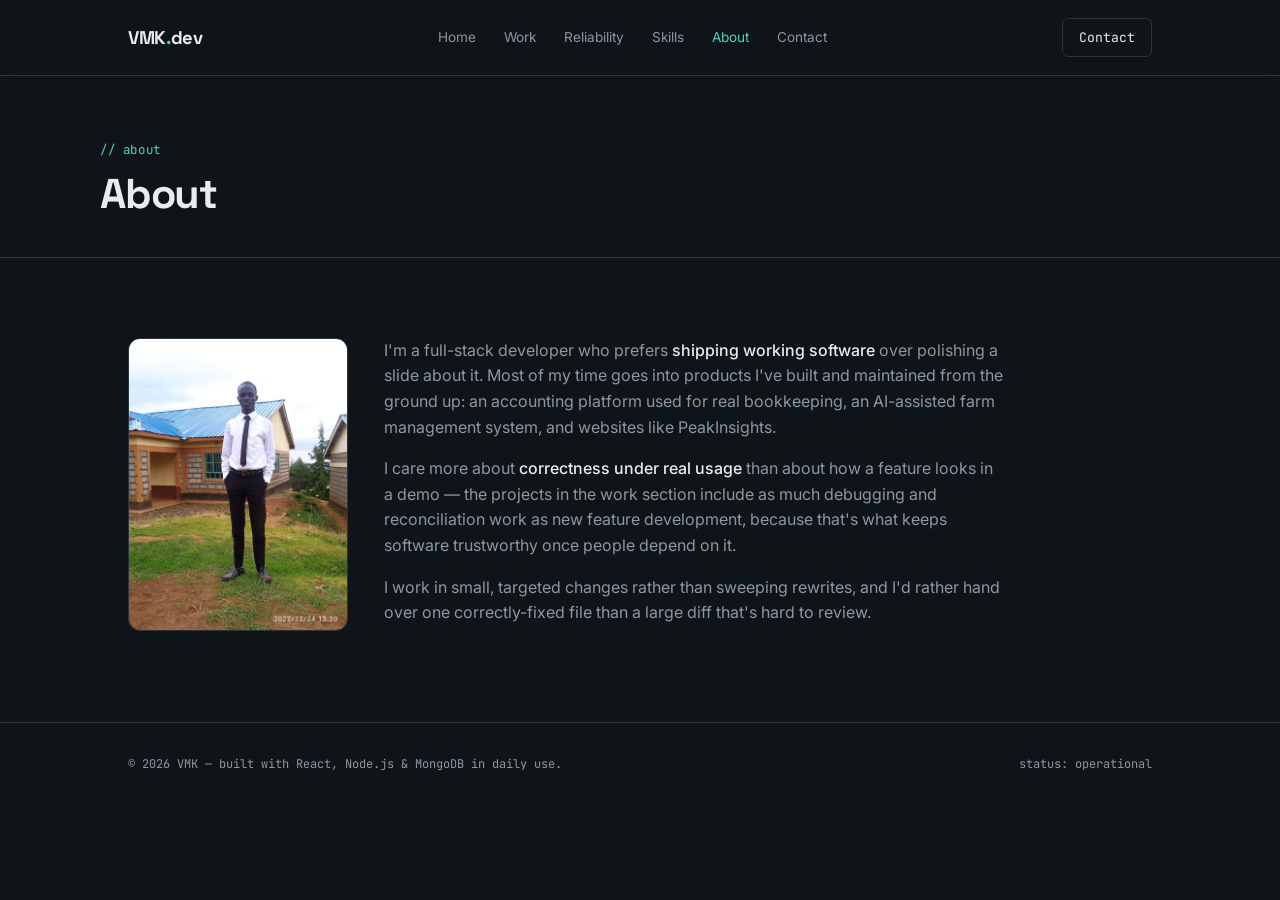
==== about.html @ 40878abc "Initial portfolio" ====
<!DOCTYPE html>
<html lang="en">
<head>
<meta charset="UTF-8" />
<meta name="viewport" content="width=device-width, initial-scale=1.0" />
<title>About — VMK</title>
<link rel="preconnect" href="https://fonts.googleapis.com">
<link href="https://fonts.googleapis.com/css2?family=Space+Grotesk:wght@400;500;600;700&family=Inter:wght@400;500;600&family=JetBrains+Mono:wght@400;500&display=swap" rel="stylesheet">
<link rel="stylesheet" href="assets/css/style.css">
</head>
<body>
<header>
  <nav>
    <div class="logo">VMK<span>.</span>dev</div>
    <div class="navlinks">
      <a href="index.html" class="">Home</a>
      <a href="work.html" class="">Work</a>
      <a href="reliability.html" class="">Reliability</a>
      <a href="skills.html" class="">Skills</a>
      <a href="about.html" class="active">About</a>
      <a href="contact.html" class="">Contact</a>
    </div>
    <a href="contact.html" class="btn btn-ghost" style="padding:8px 16px;">Contact</a>
  </nav>
</header>

<main>
  <div class="wrap page-header">
    <div class="eyebrow">// about</div>
    <h1>About</h1>
    <p class="hero-sub"></p>
  </div>


  <section id="about">
    <div class="wrap">
      <div class="about-grid">
        <div class="about-photo reveal">
          <img src="assets/img/profile.jpg" alt="Portrait of VMK">
        </div>
        <div class="about-text reveal">
          <p>I'm a full-stack developer who prefers <strong>shipping working software</strong> over polishing a slide about it. Most of my time goes into products I've built and maintained from the ground up: an accounting platform used for real bookkeeping, an AI-assisted farm management system, and websites like PeakInsights.</p>
          <p>I care more about <strong>correctness under real usage</strong> than about how a feature looks in a demo &mdash; the projects in the work section include as much debugging and reconciliation work as new feature development, because that's what keeps software trustworthy once people depend on it.</p>
          <p>I work in small, targeted changes rather than sweeping rewrites, and I'd rather hand over one correctly-fixed file than a large diff that's hard to review.</p>
        </div>
      </div>
    </div>
  </section>

</main>

<footer>
  <div class="wrap" style="display:flex;justify-content:space-between;width:100%;flex-wrap:wrap;gap:8px;">
    <span>&copy; 2026 VMK &mdash; built with React, Node.js &amp; MongoDB in daily use.</span>
    <span>status: operational</span>
  </div>
</footer>

<script>
  const revealEls = document.querySelectorAll('.reveal');
  const io = new IntersectionObserver((entries)=>{
    entries.forEach(e=>{ if(e.isIntersecting){ e.target.classList.add('in'); io.unobserve(e.target); } });
  },{threshold:0.15});
  revealEls.forEach(el=>io.observe(el));
</script>

</body>
</html>
---- assets/css/style.css ----
:root{
  --bg:#0F1418;
  --surface:#161D23;
  --surface-2:#1D262D;
  --line:#2A343C;
  --text:#E8ECEF;
  --muted:#8B98A3;
  --teal:#4FD1C5;
  --amber:#F2A65A;
  --red:#E5707A;
}
*{box-sizing:border-box;margin:0;padding:0;}
html{scroll-behavior:smooth;}
body{
  background:var(--bg);
  color:var(--text);
  font-family:'Inter',sans-serif;
  line-height:1.6;
  -webkit-font-smoothing:antialiased;
}
a{color:inherit;text-decoration:none;}
.mono{font-family:'JetBrains Mono',monospace;}
.wrap{max-width:1080px;margin:0 auto;padding:0 28px;}

::selection{background:var(--teal);color:#08201D;}
:focus-visible{outline:2px solid var(--teal);outline-offset:3px;}

/* NAV */
header{
  position:sticky;top:0;z-index:50;
  background:rgba(15,20,24,0.85);
  backdrop-filter:blur(10px);
  border-bottom:1px solid var(--line);
}
nav{display:flex;align-items:center;justify-content:space-between;padding:18px 28px;max-width:1080px;margin:0 auto;}
.logo{font-family:'Space Grotesk',sans-serif;font-weight:700;font-size:1.15rem;letter-spacing:-0.02em;}
.logo span{color:var(--teal);}
.navlinks{display:flex;gap:28px;font-size:0.85rem;color:var(--muted);}
.navlinks a:hover{color:var(--text);}
.navlinks a.active{color:var(--teal);}
@media(max-width:640px){.navlinks{display:none;}}

/* HERO */
.hero{padding:88px 0 60px;}
.hero-flex{display:flex;gap:44px;align-items:flex-start;justify-content:space-between;flex-wrap:wrap-reverse;}
.hero-content{flex:1;min-width:280px;}
.hero-photo{
  width:170px;height:170px;border-radius:50%;
  object-fit:cover;object-position:top center;
  border:3px solid var(--teal);
  box-shadow:0 0 0 6px var(--surface);
  flex-shrink:0;
}
@media(max-width:640px){.hero-photo{width:110px;height:110px;}}
.status-strip{
  display:flex;align-items:center;gap:10px;
  font-family:'JetBrains Mono',monospace;font-size:0.78rem;color:var(--muted);
  margin-bottom:28px;letter-spacing:0.02em;
}
.dot{width:7px;height:7px;border-radius:50%;background:var(--teal);position:relative;flex-shrink:0;}
.dot::after{
  content:'';position:absolute;inset:-4px;border-radius:50%;
  border:1px solid var(--teal);opacity:0;animation:pulse 2.2s ease-out infinite;
}
@keyframes pulse{0%{opacity:0.6;transform:scale(0.6);}100%{opacity:0;transform:scale(2.2);}}
h1{
  font-family:'Space Grotesk',sans-serif;
  font-weight:700;
  font-size:clamp(2.1rem,5.5vw,3.4rem);
  letter-spacing:-0.03em;
  line-height:1.08;
  max-width:15ch;
}
h1 .accent{color:var(--teal);}
.hero-sub{
  color:var(--muted);
  font-size:1.05rem;
  max-width:56ch;
  margin-top:20px;
}
.hero-cta{display:flex;gap:14px;margin-top:32px;flex-wrap:wrap;}
.btn{
  font-family:'JetBrains Mono',monospace;
  font-size:0.82rem;
  padding:12px 20px;
  border-radius:6px;
  border:1px solid var(--line);
  transition:all .15s ease;
  display:inline-flex;align-items:center;gap:8px;
}
.btn-primary{background:var(--teal);color:#08201D;border-color:var(--teal);font-weight:500;}
.btn-primary:hover{background:#69ddd2;}
.btn-ghost:hover{border-color:var(--teal);color:var(--teal);}

/* SYSTEM PANEL (signature element) */
.panel{
  margin-top:56px;
  background:var(--surface);
  border:1px solid var(--line);
  border-radius:10px;
  overflow:hidden;
}
.panel-head{
  display:flex;justify-content:space-between;align-items:center;
  padding:14px 20px;border-bottom:1px solid var(--line);
  font-family:'JetBrains Mono',monospace;font-size:0.75rem;color:var(--muted);
}
.panel-head .live{color:var(--teal);}
.service-row{
  display:flex;align-items:center;justify-content:space-between;
  padding:16px 20px;border-bottom:1px solid var(--line);
  font-size:0.9rem;flex-wrap:wrap;gap:8px;
}
.service-row:last-child{border-bottom:none;}
.service-name{font-weight:500;display:flex;align-items:center;gap:10px;}
.service-meta{color:var(--muted);font-family:'JetBrains Mono',monospace;font-size:0.75rem;text-align:right;}
.badge{
  font-family:'JetBrains Mono',monospace;font-size:0.68rem;
  padding:3px 8px;border-radius:20px;border:1px solid var(--line);color:var(--muted);
}
.badge-up{color:var(--teal);border-color:rgba(79,209,197,0.4);}

/* PAGE HEADER (for non-home pages) */
.page-header{padding:64px 0 20px;}
.page-header h1{font-size:clamp(1.8rem,4.5vw,2.6rem);max-width:none;}

/* SECTIONS */
section{padding:80px 0;border-top:1px solid var(--line);}
main > section:first-child{border-top:none;}
.eyebrow{
  font-family:'JetBrains Mono',monospace;font-size:0.78rem;color:var(--teal);
  letter-spacing:0.05em;margin-bottom:12px;
}
h2{
  font-family:'Space Grotesk',sans-serif;font-weight:600;
  font-size:clamp(1.5rem,3.5vw,2.1rem);letter-spacing:-0.02em;margin-bottom:14px;
}
.section-lead{color:var(--muted);max-width:60ch;margin-bottom:48px;}

/* PROJECT CASE STUDIES */
.project{
  display:grid;grid-template-columns:1fr;gap:0;
  background:var(--surface);border:1px solid var(--line);border-radius:12px;
  margin-bottom:28px;overflow:hidden;
}
.project-top{padding:32px 32px 0;}
.project-tag{font-family:'JetBrains Mono',monospace;font-size:0.72rem;color:var(--amber);margin-bottom:10px;display:block;}
.project h3{font-family:'Space Grotesk',sans-serif;font-size:1.5rem;font-weight:600;letter-spacing:-0.02em;margin-bottom:10px;}
.project p.desc{color:var(--muted);max-width:64ch;margin-bottom:20px;}
.feature-grid{
  display:grid;grid-template-columns:repeat(auto-fit,minmax(220px,1fr));
  gap:0;border-top:1px solid var(--line);
}
.feature{
  padding:20px 24px;border-right:1px solid var(--line);border-bottom:1px solid var(--line);
}
.feature:last-child{border-right:none;}
.feature-label{font-family:'JetBrains Mono',monospace;font-size:0.7rem;color:var(--muted);margin-bottom:6px;text-transform:uppercase;letter-spacing:0.04em;}
.feature-val{font-size:0.9rem;}
.stack-row{padding:20px 32px 28px;display:flex;flex-wrap:wrap;gap:8px;}
.chip{
  font-family:'JetBrains Mono',monospace;font-size:0.72rem;
  padding:5px 11px;border-radius:5px;background:var(--surface-2);color:var(--text);border:1px solid var(--line);
}

/* RELIABILITY / DEBUGGING LOG */
.log{border:1px solid var(--line);border-radius:10px;overflow:hidden;background:var(--surface);}
.log-entry{
  display:grid;grid-template-columns:90px 1fr;gap:20px;
  padding:18px 22px;border-bottom:1px solid var(--line);
}
.log-entry:last-child{border-bottom:none;}
.log-tag{font-family:'JetBrains Mono',monospace;font-size:0.72rem;color:var(--red);align-self:start;padding-top:2px;}
.log-tag.fixed{color:var(--teal);}
.log-body strong{display:block;font-size:0.92rem;margin-bottom:4px;}
.log-body span{color:var(--muted);font-size:0.85rem;}
@media(max-width:640px){.log-entry{grid-template-columns:1fr;gap:6px;}}

/* SKILLS */
.skill-cols{display:grid;grid-template-columns:repeat(auto-fit,minmax(230px,1fr));gap:24px;}
.skill-col{border:1px solid var(--line);border-radius:10px;padding:22px 24px;background:var(--surface);}
.skill-col h4{font-family:'JetBrains Mono',monospace;font-size:0.75rem;color:var(--teal);margin-bottom:14px;letter-spacing:0.03em;}
.skill-col ul{list-style:none;}
.skill-col li{padding:7px 0;border-bottom:1px solid var(--line);font-size:0.88rem;}
.skill-col li:last-child{border-bottom:none;}

/* ABOUT */
.about-grid{display:grid;grid-template-columns:1fr;gap:36px;align-items:start;}
@media(min-width:760px){.about-grid{grid-template-columns:220px 1fr;}}
.about-photo{
  width:100%;max-width:220px;border-radius:12px;overflow:hidden;
  border:1px solid var(--line);
}
.about-photo img{width:100%;display:block;object-fit:cover;aspect-ratio:3/4;}
.about-text p{color:var(--muted);margin-bottom:16px;max-width:62ch;}
.about-text p strong{color:var(--text);font-weight:500;}

/* CONTACT */
.contact-panel{
  background:var(--surface);border:1px solid var(--line);border-radius:12px;
  padding:44px 36px;text-align:left;
}
.contact-grid{display:grid;grid-template-columns:repeat(auto-fit,minmax(200px,1fr));gap:20px;margin-top:28px;}
.contact-item{border-top:1px solid var(--line);padding-top:16px;}
.contact-item .label{font-family:'JetBrains Mono',monospace;font-size:0.7rem;color:var(--muted);margin-bottom:6px;text-transform:uppercase;}
.contact-item .val{font-size:0.95rem;}
.contact-item a:hover{color:var(--teal);}

footer{padding:32px 0;border-top:1px solid var(--line);color:var(--muted);font-family:'JetBrains Mono',monospace;font-size:0.75rem;display:flex;justify-content:space-between;flex-wrap:wrap;gap:8px;}

.reveal{opacity:0;transform:translateY(16px);transition:opacity .6s ease,transform .6s ease;}
.reveal.in{opacity:1;transform:translateY(0);}
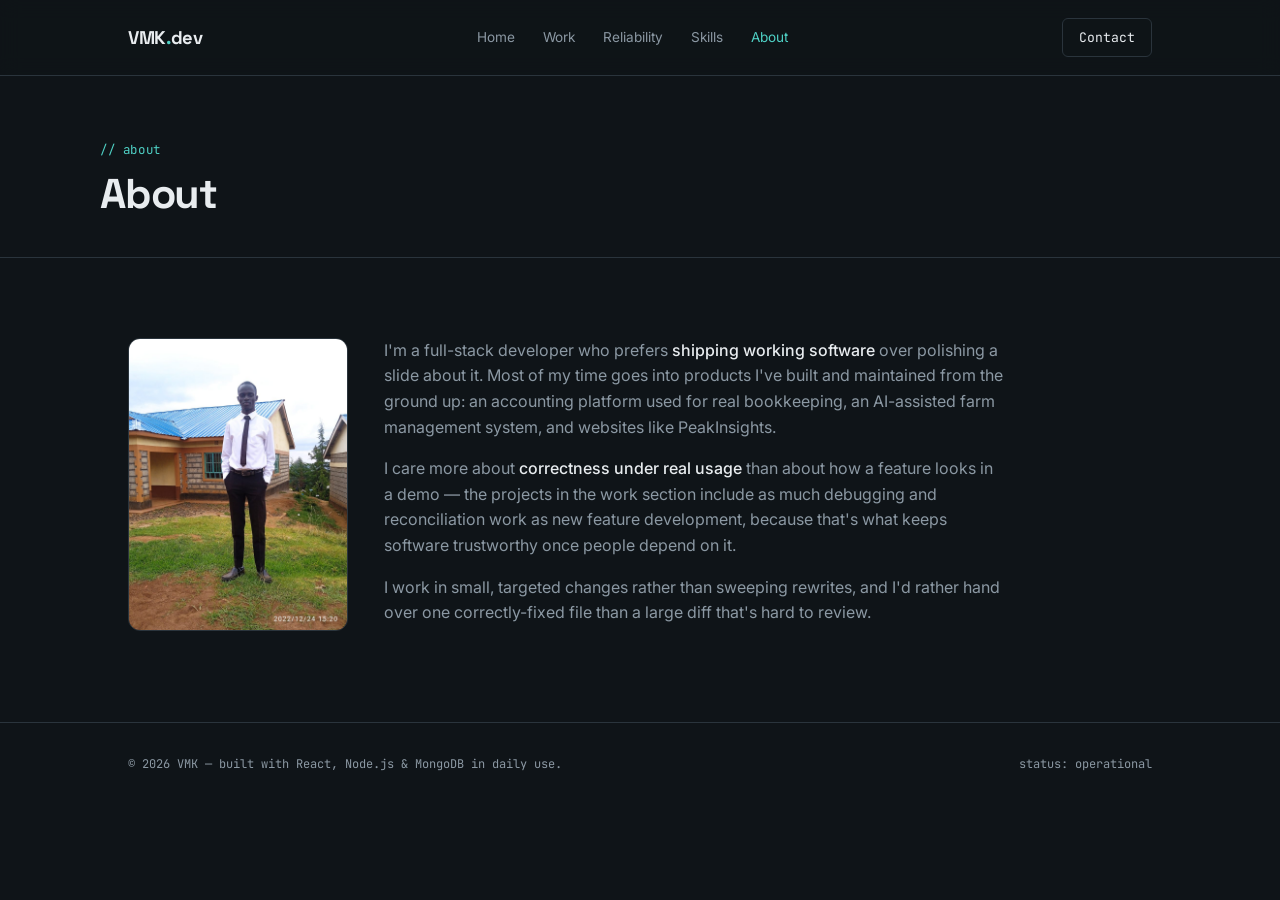
==== commit 09e62dc6: "Simplify nav, remove duplicate contact link" ====
--- a/about.html
+++ b/about.html
@@ -1,68 +1,107 @@
-<!DOCTYPE html>
+<!doctype html>
 <html lang="en">
-<head>
-<meta charset="UTF-8" />
-<meta name="viewport" content="width=device-width, initial-scale=1.0" />
-<title>About — VMK</title>
-<link rel="preconnect" href="https://fonts.googleapis.com">
-<link href="https://fonts.googleapis.com/css2?family=Space+Grotesk:wght@400;500;600;700&family=Inter:wght@400;500;600&family=JetBrains+Mono:wght@400;500&display=swap" rel="stylesheet">
-<link rel="stylesheet" href="assets/css/style.css">
-</head>
-<body>
-<header>
-  <nav>
-    <div class="logo">VMK<span>.</span>dev</div>
-    <div class="navlinks">
-      <a href="index.html" class="">Home</a>
-      <a href="work.html" class="">Work</a>
-      <a href="reliability.html" class="">Reliability</a>
-      <a href="skills.html" class="">Skills</a>
-      <a href="about.html" class="active">About</a>
-      <a href="contact.html" class="">Contact</a>
-    </div>
-    <a href="contact.html" class="btn btn-ghost" style="padding:8px 16px;">Contact</a>
-  </nav>
-</header>
+  <head>
+    <meta charset="UTF-8" />
+    <meta name="viewport" content="width=device-width, initial-scale=1.0" />
+    <title>About — VMK</title>
+    <link rel="preconnect" href="https://fonts.googleapis.com" />
+    <link
+      href="https://fonts.googleapis.com/css2?family=Space+Grotesk:wght@400;500;600;700&family=Inter:wght@400;500;600&family=JetBrains+Mono:wght@400;500&display=swap"
+      rel="stylesheet"
+    />
+    <link rel="stylesheet" href="assets/css/style.css" />
+  </head>
+  <body>
+    <header>
+      <nav>
+        <div class="logo">VMK<span>.</span>dev</div>
+        <div class="navlinks">
+          <a href="index.html" class="">Home</a>
+          <a href="work.html" class="">Work</a>
+          <a href="reliability.html" class="">Reliability</a>
+          <a href="skills.html" class="">Skills</a>
+          <a href="about.html" class="active">About</a>
+        </div>
+        <a href="contact.html" class="btn btn-ghost" style="padding: 8px 16px"
+          >Contact</a
+        >
+      </nav>
+    </header>
 
-<main>
-  <div class="wrap page-header">
-    <div class="eyebrow">// about</div>
-    <h1>About</h1>
-    <p class="hero-sub"></p>
-  </div>
+    <main>
+      <div class="wrap page-header">
+        <div class="eyebrow">// about</div>
+        <h1>About</h1>
+        <p class="hero-sub"></p>
+      </div>
 
+      <section id="about">
+        <div class="wrap">
+          <div class="about-grid">
+            <div class="about-photo reveal">
+              <img src="assets/img/profile.jpg" alt="Portrait of VMK" />
+            </div>
+            <div class="about-text reveal">
+              <p>
+                I'm a full-stack developer who prefers
+                <strong>shipping working software</strong> over polishing a
+                slide about it. Most of my time goes into products I've built
+                and maintained from the ground up: an accounting platform used
+                for real bookkeeping, an AI-assisted farm management system, and
+                websites like PeakInsights.
+              </p>
+              <p>
+                I care more about
+                <strong>correctness under real usage</strong> than about how a
+                feature looks in a demo &mdash; the projects in the work section
+                include as much debugging and reconciliation work as new feature
+                development, because that's what keeps software trustworthy once
+                people depend on it.
+              </p>
+              <p>
+                I work in small, targeted changes rather than sweeping rewrites,
+                and I'd rather hand over one correctly-fixed file than a large
+                diff that's hard to review.
+              </p>
+            </div>
+          </div>
+        </div>
+      </section>
+    </main>
 
-  <section id="about">
-    <div class="wrap">
-      <div class="about-grid">
-        <div class="about-photo reveal">
-          <img src="assets/img/profile.jpg" alt="Portrait of VMK">
-        </div>
-        <div class="about-text reveal">
-          <p>I'm a full-stack developer who prefers <strong>shipping working software</strong> over polishing a slide about it. Most of my time goes into products I've built and maintained from the ground up: an accounting platform used for real bookkeeping, an AI-assisted farm management system, and websites like PeakInsights.</p>
-          <p>I care more about <strong>correctness under real usage</strong> than about how a feature looks in a demo &mdash; the projects in the work section include as much debugging and reconciliation work as new feature development, because that's what keeps software trustworthy once people depend on it.</p>
-          <p>I work in small, targeted changes rather than sweeping rewrites, and I'd rather hand over one correctly-fixed file than a large diff that's hard to review.</p>
-        </div>
+    <footer>
+      <div
+        class="wrap"
+        style="
+          display: flex;
+          justify-content: space-between;
+          width: 100%;
+          flex-wrap: wrap;
+          gap: 8px;
+        "
+      >
+        <span
+          >&copy; 2026 VMK &mdash; built with React, Node.js &amp; MongoDB in
+          daily use.</span
+        >
+        <span>status: operational</span>
       </div>
-    </div>
-  </section>
+    </footer>
 
-</main>
-
-<footer>
-  <div class="wrap" style="display:flex;justify-content:space-between;width:100%;flex-wrap:wrap;gap:8px;">
-    <span>&copy; 2026 VMK &mdash; built with React, Node.js &amp; MongoDB in daily use.</span>
-    <span>status: operational</span>
-  </div>
-</footer>
-
-<script>
-  const revealEls = document.querySelectorAll('.reveal');
-  const io = new IntersectionObserver((entries)=>{
-    entries.forEach(e=>{ if(e.isIntersecting){ e.target.classList.add('in'); io.unobserve(e.target); } });
-  },{threshold:0.15});
-  revealEls.forEach(el=>io.observe(el));
-</script>
-
-</body>
+    <script>
+      const revealEls = document.querySelectorAll(".reveal");
+      const io = new IntersectionObserver(
+        (entries) => {
+          entries.forEach((e) => {
+            if (e.isIntersecting) {
+              e.target.classList.add("in");
+              io.unobserve(e.target);
+            }
+          });
+        },
+        { threshold: 0.15 },
+      );
+      revealEls.forEach((el) => io.observe(el));
+    </script>
+  </body>
 </html>
